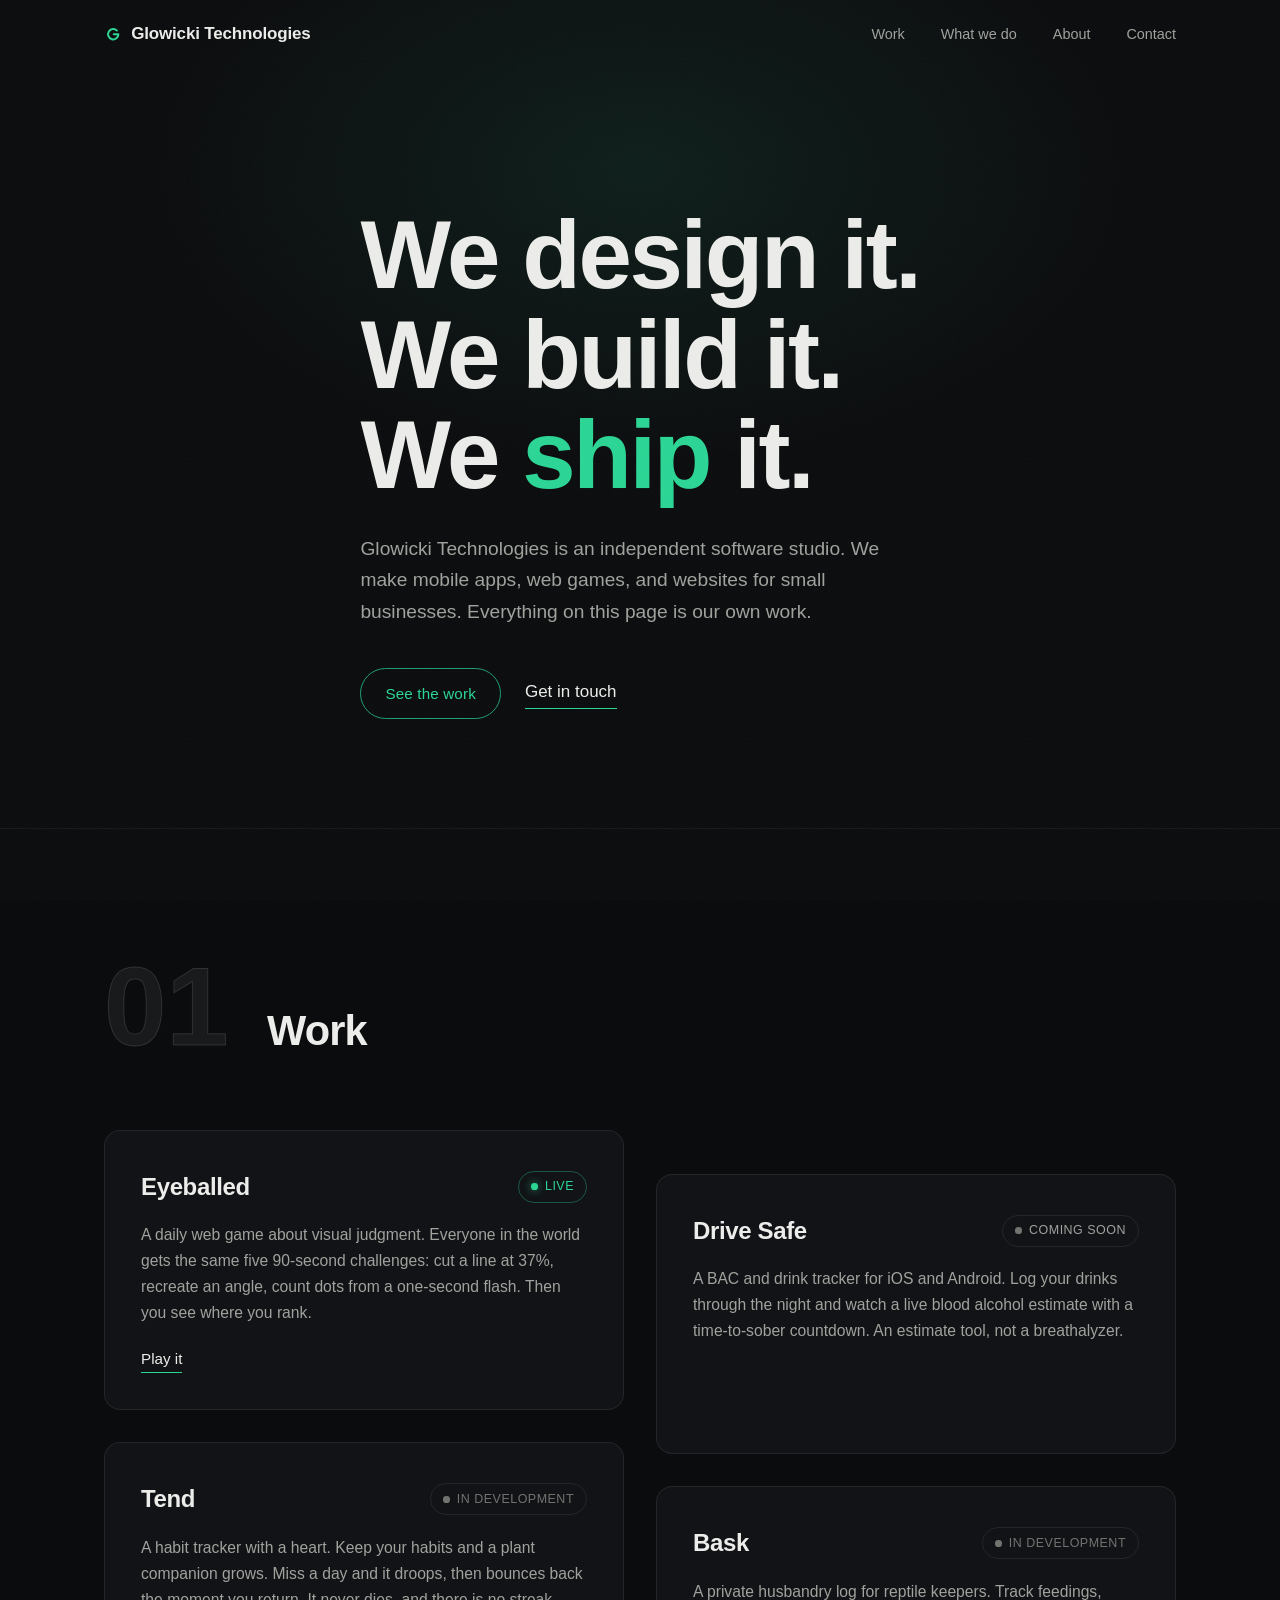
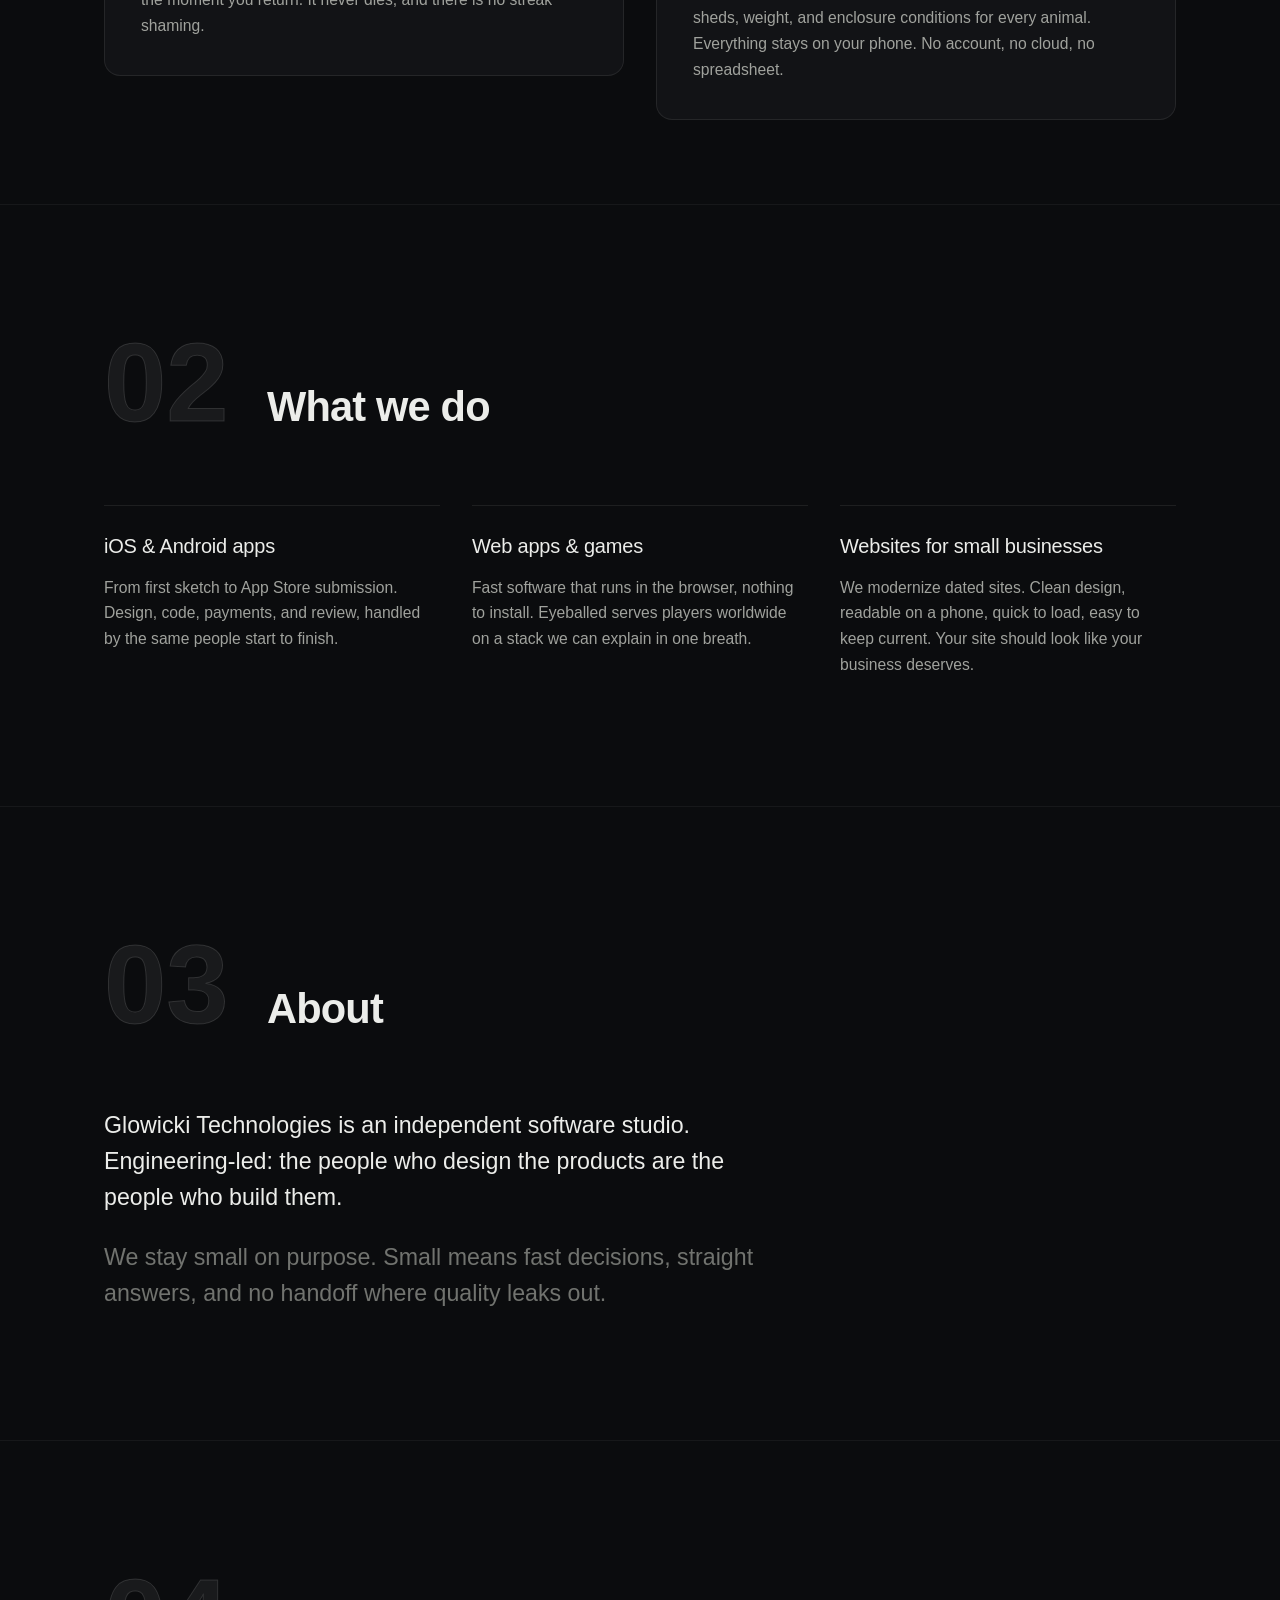
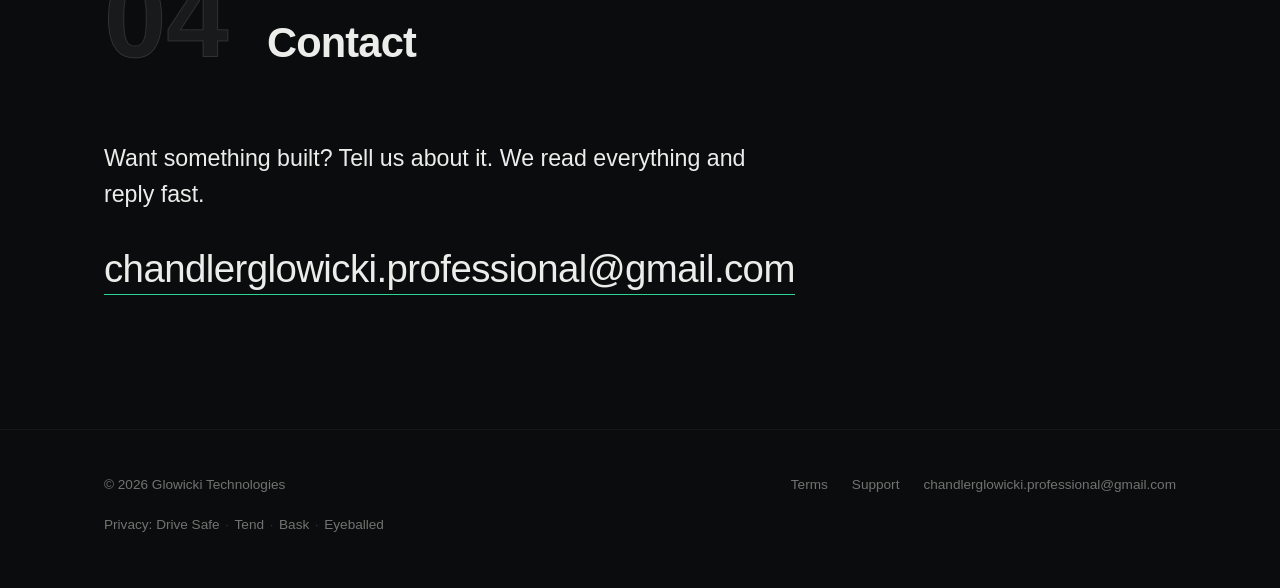
==== index.html @ d2d43ff3 "Build Glowicki Technologies business site (#1) Dark-themed static site: product showcase (Eyeballed," ====
<!DOCTYPE html>
<html lang="en">
<head>
  <meta charset="UTF-8">
  <meta name="viewport" content="width=device-width, initial-scale=1.0">
  <title>Glowicki Technologies | Independent Software Studio</title>
  <meta name="description" content="Glowicki Technologies is an independent software studio. We design, build, and ship mobile apps, web games, and websites for small businesses.">
  <meta name="theme-color" content="#0B0C0E">
  <meta property="og:title" content="Glowicki Technologies">
  <meta property="og:description" content="An independent software studio. We design, build, and ship mobile apps, web games, and websites for small businesses.">
  <meta property="og:type" content="website">
  <meta property="og:site_name" content="Glowicki Technologies">
  <link rel="icon" href="data:image/svg+xml,%3Csvg xmlns='http://www.w3.org/2000/svg' viewBox='0 0 64 64'%3E%3Crect width='64' height='64' rx='14' fill='%230B0C0E'/%3E%3Cpath d='M50 32a18 18 0 1 1-5.3-12.7M50 32H34' fill='none' stroke='%232BD695' stroke-width='7' stroke-linecap='round'/%3E%3C/svg%3E">
  <link rel="preconnect" href="https://api.fontshare.com" crossorigin>
  <link rel="stylesheet" href="https://api.fontshare.com/v2/css?f[]=clash-display@500,600&f[]=switzer@400,500&display=swap">
  <link rel="stylesheet" href="assets/style.css">
</head>
<body>

  <header class="nav">
    <div class="wrap nav-inner">
      <a class="wordmark" href="#top" aria-label="Glowicki Technologies home">
        <svg class="mark" viewBox="0 0 64 64" aria-hidden="true"><path d="M50 32a18 18 0 1 1-5.3-12.7M50 32H34" fill="none" stroke="#2BD695" stroke-width="7" stroke-linecap="round"/></svg>
        <span class="word">Glowicki Technologies</span>
      </a>
      <nav aria-label="Main">
        <ul class="nav-links">
          <li><a href="#work">Work</a></li>
          <li><a href="#services">What we do</a></li>
          <li class="hide-narrow"><a href="#about">About</a></li>
          <li><a href="#contact">Contact</a></li>
        </ul>
      </nav>
    </div>
  </header>

  <main id="top">

    <section class="hero">
      <div class="wrap">
        <h1>
          <span class="hero-line">We design it.</span>
          <span class="hero-line">We build it.</span>
          <span class="hero-line">We <span class="accent">ship</span> it.</span>
        </h1>
        <p class="hero-sub">Glowicki Technologies is an independent software studio. We make mobile apps, web games, and websites for small businesses. Everything on this page is our own work.</p>
        <div class="hero-cta">
          <a class="btn" href="#work">See the work</a>
          <a class="link-underline" href="#contact">Get in touch</a>
        </div>
      </div>
    </section>

    <section class="section" id="work">
      <div class="wrap">
        <div class="section-head reveal">
          <span class="section-num" aria-hidden="true">01</span>
          <h2 class="section-title">Work</h2>
        </div>
        <div class="work-grid">
          <article class="card reveal">
            <div class="spotlight" aria-hidden="true"></div>
            <div class="card-top">
              <h3>Eyeballed</h3>
              <span class="status live">Live</span>
            </div>
            <p>A daily web game about visual judgment. Everyone in the world gets the same five 90-second challenges: cut a line at 37%, recreate an angle, count dots from a one-second flash. Then you see where you rank.</p>
            <a class="card-link link-underline" href="https://eyeballed.fly.dev" target="_blank" rel="noopener">Play it</a>
          </article>
          <article class="card reveal">
            <div class="spotlight" aria-hidden="true"></div>
            <div class="card-top">
              <h3>Drive Safe</h3>
              <span class="status soon">Coming soon</span>
            </div>
            <p>A BAC and drink tracker for iOS and Android. Log your drinks through the night and watch a live blood alcohol estimate with a time-to-sober countdown. An estimate tool, not a breathalyzer.</p>
          </article>
          <article class="card reveal">
            <div class="spotlight" aria-hidden="true"></div>
            <div class="card-top">
              <h3>Tend</h3>
              <span class="status">In development</span>
            </div>
            <p>A habit tracker with a heart. Keep your habits and a plant companion grows. Miss a day and it droops, then bounces back the moment you return. It never dies, and there is no streak shaming.</p>
          </article>
          <article class="card reveal">
            <div class="spotlight" aria-hidden="true"></div>
            <div class="card-top">
              <h3>Bask</h3>
              <span class="status">In development</span>
            </div>
            <p>A private husbandry log for reptile keepers. Track feedings, sheds, weight, and enclosure conditions for every animal. Everything stays on your phone. No account, no cloud, no spreadsheet.</p>
          </article>
        </div>
      </div>
    </section>

    <section class="section" id="services">
      <div class="wrap">
        <div class="section-head reveal">
          <span class="section-num" aria-hidden="true">02</span>
          <h2 class="section-title">What we do</h2>
        </div>
        <div class="services">
          <div class="service reveal">
            <h3>iOS &amp; Android apps</h3>
            <p>From first sketch to App Store submission. Design, code, payments, and review, handled by the same people start to finish.</p>
          </div>
          <div class="service reveal">
            <h3>Web apps &amp; games</h3>
            <p>Fast software that runs in the browser, nothing to install. Eyeballed serves players worldwide on a stack we can explain in one breath.</p>
          </div>
          <div class="service reveal">
            <h3>Websites for small businesses</h3>
            <p>We modernize dated sites. Clean design, readable on a phone, quick to load, easy to keep current. Your site should look like your business deserves.</p>
          </div>
        </div>
      </div>
    </section>

    <section class="section" id="about">
      <div class="wrap">
        <div class="section-head reveal">
          <span class="section-num" aria-hidden="true">03</span>
          <h2 class="section-title">About</h2>
        </div>
        <p class="about-copy reveal">Glowicki Technologies is an independent software studio. Engineering-led: the people who design the products are the people who build them.</p>
        <p class="about-copy reveal"><span class="dim">We stay small on purpose. Small means fast decisions, straight answers, and no handoff where quality leaks out.</span></p>
      </div>
    </section>

    <section class="section" id="contact">
      <div class="wrap">
        <div class="section-head reveal">
          <span class="section-num" aria-hidden="true">04</span>
          <h2 class="section-title">Contact</h2>
        </div>
        <p class="about-copy reveal" style="margin-bottom: 1.5rem;">Want something built? Tell us about it. We read everything and reply fast.</p>
        <p class="reveal"><a class="contact-email link-underline" href="mailto:chandlerglowicki.professional@gmail.com">chandlerglowicki.professional@gmail.com</a></p>
      </div>
    </section>

  </main>

  <footer class="footer">
    <div class="wrap">
      <div class="footer-row">
        <p>&copy; 2026 Glowicki Technologies</p>
        <ul class="footer-links">
          <li><a href="terms.html">Terms</a></li>
          <li><a href="support.html">Support</a></li>
          <li><a href="mailto:chandlerglowicki.professional@gmail.com">chandlerglowicki.professional@gmail.com</a></li>
        </ul>
      </div>
      <p class="privacy-list">Privacy:
        <a href="privacy/drive-safe.html">Drive Safe</a><span class="sep">&middot;</span><a href="privacy/tend.html">Tend</a><span class="sep">&middot;</span><a href="privacy/bask.html">Bask</a><span class="sep">&middot;</span><a href="privacy/eyeballed.html">Eyeballed</a>
      </p>
    </div>
  </footer>

  <script src="assets/site.js"></script>
</body>
</html>
---- assets/style.css ----
/* Glowicki Technologies shared styles */

:root {
  --bg: #0B0C0E;
  --surface: #121316;
  --surface-2: #17181C;
  --text: #ECEDEA;
  --text-2: #A0A29D;
  --text-3: #71736F;
  --accent: #2BD695;
  --accent-deep: #1D9E75;
  --line: rgba(255, 255, 255, 0.08);
  --line-soft: rgba(255, 255, 255, 0.05);
  --font-display: "Clash Display", "Avenir Next", "Helvetica Neue", sans-serif;
  --font-body: "Switzer", -apple-system, "Segoe UI", sans-serif;
}

* {
  margin: 0;
  padding: 0;
  box-sizing: border-box;
}

html {
  scroll-behavior: smooth;
  scroll-padding-top: 5.5rem;
}

body {
  background: var(--bg);
  color: var(--text);
  font-family: var(--font-body);
  font-weight: 400;
  font-size: 1.0625rem;
  line-height: 1.65;
  -webkit-font-smoothing: antialiased;
  overflow-x: hidden;
}

/* Film-grain overlay */
body::after {
  content: "";
  position: fixed;
  inset: 0;
  z-index: 999;
  pointer-events: none;
  opacity: 0.035;
  background-image: url("data:image/svg+xml,%3Csvg xmlns='http://www.w3.org/2000/svg' width='140' height='140'%3E%3Cfilter id='n'%3E%3CfeTurbulence type='fractalNoise' baseFrequency='0.85' numOctaves='2' stitchTiles='stitch'/%3E%3C/filter%3E%3Crect width='140' height='140' filter='url(%23n)'/%3E%3C/svg%3E");
}

::selection {
  background: var(--accent-deep);
  color: #fff;
}

img,
svg {
  display: block;
  max-width: 100%;
}

a {
  color: var(--text);
  text-decoration: none;
}

.wrap {
  max-width: 72rem;
  margin: 0 auto;
  padding: 0 clamp(1.25rem, 4vw, 2.5rem);
}

/* ---------- Nav ---------- */

.nav {
  position: fixed;
  top: 0;
  left: 0;
  right: 0;
  z-index: 100;
  transition: background-color 0.3s ease, border-color 0.3s ease;
  border-bottom: 1px solid transparent;
}

.nav.scrolled {
  background: rgba(11, 12, 14, 0.72);
  -webkit-backdrop-filter: blur(18px);
  backdrop-filter: blur(18px);
  border-bottom-color: var(--line-soft);
}

.nav-inner {
  display: flex;
  align-items: center;
  justify-content: space-between;
  height: 4.25rem;
}

.wordmark {
  font-family: var(--font-display);
  font-weight: 600;
  font-size: 1.0625rem;
  letter-spacing: -0.01em;
  display: flex;
  align-items: center;
  gap: 0.55rem;
}

.wordmark .mark {
  width: 1.15rem;
  height: 1.15rem;
  flex: none;
}

.nav-links {
  display: flex;
  gap: clamp(1.1rem, 3vw, 2.25rem);
  list-style: none;
}

.nav-links a {
  font-size: 0.9rem;
  font-weight: 500;
  color: var(--text-2);
  transition: color 0.2s ease;
}

.nav-links a:hover,
.nav-links a:focus-visible {
  color: var(--accent);
}

/* ---------- Hero ---------- */

.hero {
  position: relative;
  min-height: 92vh;
  display: flex;
  align-items: center;
  padding-top: 6rem;
}

.hero::before {
  content: "";
  position: absolute;
  top: -20%;
  left: 50%;
  transform: translateX(-50%);
  width: min(70rem, 120vw);
  height: 42rem;
  background: radial-gradient(ellipse at center, rgba(43, 214, 149, 0.09) 0%, transparent 62%);
  pointer-events: none;
}

.hero h1 {
  font-family: var(--font-display);
  font-weight: 600;
  font-size: clamp(2.9rem, 8.5vw, 6rem);
  line-height: 1.04;
  letter-spacing: -0.025em;
}

.hero-line {
  display: block;
}

.js .hero-line,
.js .hero-sub,
.js .hero-cta {
  opacity: 0;
  animation: fade-up 0.85s cubic-bezier(0.2, 0.65, 0.25, 1) forwards;
}

.js .hero-line:nth-child(1) { animation-delay: 0.1s; }
.js .hero-line:nth-child(2) { animation-delay: 0.24s; }
.js .hero-line:nth-child(3) { animation-delay: 0.38s; }
.js .hero-sub { animation-delay: 0.6s; }
.js .hero-cta { animation-delay: 0.75s; }

@keyframes fade-up {
  from {
    opacity: 0;
    transform: translateY(1.4rem);
  }
  to {
    opacity: 1;
    transform: translateY(0);
  }
}

.hero-sub {
  max-width: 34rem;
  margin-top: 1.75rem;
  color: var(--text-2);
  font-size: clamp(1.05rem, 1.6vw, 1.2rem);
}

.hero-cta {
  margin-top: 2.5rem;
  display: flex;
  gap: 1.5rem;
  align-items: center;
  flex-wrap: wrap;
}

.accent {
  color: var(--accent);
}

/* ---------- Links & buttons ---------- */

.link-underline {
  color: var(--text);
  border-bottom: 1px solid var(--accent);
  padding-bottom: 0.1em;
  transition: color 0.2s ease;
}

.link-underline:hover,
.link-underline:focus-visible {
  color: var(--accent);
}

.btn {
  display: inline-block;
  font-family: var(--font-display);
  font-weight: 500;
  font-size: 0.95rem;
  letter-spacing: 0.01em;
  padding: 0.75rem 1.5rem;
  border: 1px solid var(--accent-deep);
  border-radius: 999px;
  color: var(--accent);
  transition: background-color 0.2s ease, color 0.2s ease, border-color 0.2s ease;
}

.btn:hover,
.btn:focus-visible {
  background: var(--accent);
  border-color: var(--accent);
  color: #08110D;
}

/* ---------- Sections ---------- */

.section {
  position: relative;
  padding: clamp(4.5rem, 10vw, 8rem) 0;
  border-top: 1px solid var(--line-soft);
}

.section-head {
  display: flex;
  align-items: baseline;
  gap: clamp(1rem, 3vw, 2.5rem);
  margin-bottom: clamp(2.5rem, 6vw, 4.5rem);
}

.section-num {
  font-family: var(--font-display);
  font-weight: 600;
  font-size: clamp(3.5rem, 9vw, 7rem);
  line-height: 0.9;
  color: rgba(255, 255, 255, 0.06);
  -webkit-text-stroke: 1px rgba(255, 255, 255, 0.13);
  user-select: none;
}

.section-title {
  font-family: var(--font-display);
  font-weight: 600;
  font-size: clamp(1.75rem, 4vw, 2.6rem);
  letter-spacing: -0.02em;
  line-height: 1.1;
}

.section-intro {
  color: var(--text-2);
  max-width: 38rem;
  margin-top: -1.75rem;
  margin-bottom: 3rem;
}

/* ---------- Scroll reveals ---------- */

.js .reveal {
  opacity: 0;
  transform: translateY(1.5rem);
  transition: opacity 0.7s cubic-bezier(0.2, 0.65, 0.25, 1),
    transform 0.7s cubic-bezier(0.2, 0.65, 0.25, 1);
}

.js .reveal.in {
  opacity: 1;
  transform: translateY(0);
}

.js .reveal:nth-child(2) { transition-delay: 0.08s; }
.js .reveal:nth-child(3) { transition-delay: 0.16s; }
.js .reveal:nth-child(4) { transition-delay: 0.24s; }

/* ---------- Work / product cards ---------- */

.work-grid {
  display: grid;
  grid-template-columns: 1fr 1fr;
  gap: clamp(1.25rem, 3vw, 2rem);
}

/* Offset second column so the grid doesn't read as a template */
.work-grid .card:nth-child(even) {
  transform: translateY(2.75rem);
}

.card {
  position: relative;
  background: var(--surface);
  border: 1px solid var(--line);
  border-radius: 1rem;
  padding: clamp(1.5rem, 3vw, 2.25rem);
  overflow: hidden;
  transition: border-color 0.3s ease, transform 0.3s ease, box-shadow 0.3s ease;
}

.card:hover {
  border-color: rgba(43, 214, 149, 0.35);
  box-shadow: 0 1rem 3rem rgba(0, 0, 0, 0.4);
}

.work-grid .card:hover {
  transform: translateY(-0.35rem);
}

.work-grid .card:nth-child(even):hover {
  transform: translateY(2.4rem);
}

/* Cursor spotlight, driven by --mx / --my set in site.js */
.card .spotlight {
  content: "";
  position: absolute;
  inset: 0;
  pointer-events: none;
  opacity: 0;
  transition: opacity 0.35s ease;
  background: radial-gradient(
    18rem circle at var(--mx, 50%) var(--my, 50%),
    rgba(43, 214, 149, 0.08),
    transparent 65%
  );
}

.card:hover .spotlight {
  opacity: 1;
}

.card-top {
  display: flex;
  align-items: center;
  justify-content: space-between;
  gap: 1rem;
  margin-bottom: 1rem;
}

.card h3 {
  font-family: var(--font-display);
  font-weight: 600;
  font-size: 1.5rem;
  letter-spacing: -0.015em;
}

.card p {
  color: var(--text-2);
  font-size: 0.98rem;
}

.card .card-link {
  display: inline-block;
  margin-top: 1.25rem;
  font-weight: 500;
  font-size: 0.95rem;
}

.status {
  flex: none;
  display: inline-flex;
  align-items: center;
  gap: 0.45rem;
  font-size: 0.78rem;
  font-weight: 500;
  letter-spacing: 0.04em;
  text-transform: uppercase;
  color: var(--text-3);
  border: 1px solid var(--line);
  border-radius: 999px;
  padding: 0.3rem 0.75rem;
  white-space: nowrap;
}

.status::before {
  content: "";
  width: 0.42rem;
  height: 0.42rem;
  border-radius: 50%;
  background: var(--text-3);
}

.status.live {
  color: var(--accent);
  border-color: rgba(43, 214, 149, 0.35);
}

.status.live::before {
  background: var(--accent);
  box-shadow: 0 0 0.5rem rgba(43, 214, 149, 0.7);
}

.status.soon {
  color: var(--text-2);
}

/* ---------- What we do ---------- */

.services {
  display: grid;
  grid-template-columns: repeat(3, 1fr);
  gap: clamp(1.25rem, 3vw, 2rem);
}

.service {
  border-top: 1px solid var(--line);
  padding-top: 1.5rem;
}

.service h3 {
  font-family: var(--font-display);
  font-weight: 500;
  font-size: 1.25rem;
  letter-spacing: -0.01em;
  margin-bottom: 0.7rem;
}

.service p {
  color: var(--text-2);
  font-size: 0.98rem;
}

/* ---------- About / Contact ---------- */

.about-copy {
  max-width: 42rem;
  font-size: clamp(1.15rem, 2vw, 1.45rem);
  line-height: 1.55;
  font-weight: 400;
}

.about-copy + .about-copy {
  margin-top: 1.5rem;
}

.about-copy .dim {
  color: var(--text-3);
}

.contact-email {
  font-family: var(--font-display);
  font-weight: 500;
  font-size: clamp(1.3rem, 3.5vw, 2.4rem);
  letter-spacing: -0.015em;
  word-break: break-word;
}

/* ---------- Footer ---------- */

.footer {
  border-top: 1px solid var(--line-soft);
  padding: 2.75rem 0 3.25rem;
  font-size: 0.85rem;
  color: var(--text-3);
}

.footer-row {
  display: flex;
  justify-content: space-between;
  gap: 1.5rem;
  flex-wrap: wrap;
}

.footer a {
  color: var(--text-3);
  transition: color 0.2s ease;
}

.footer a:hover,
.footer a:focus-visible {
  color: var(--accent);
}

.footer-links {
  display: flex;
  gap: 1.5rem;
  flex-wrap: wrap;
  list-style: none;
}

.footer .privacy-list {
  margin-top: 1.1rem;
}

.footer .sep {
  color: rgba(255, 255, 255, 0.15);
  margin: 0 0.35rem;
}

/* ---------- Content pages (privacy, terms, support) ---------- */

.page-main {
  padding: 8.5rem 0 5rem;
}

.prose {
  max-width: 68ch;
}

.prose h1 {
  font-family: var(--font-display);
  font-weight: 600;
  font-size: clamp(2rem, 5vw, 3rem);
  letter-spacing: -0.02em;
  line-height: 1.1;
  margin-bottom: 0.75rem;
}

.prose .meta-line {
  color: var(--text-3);
  font-size: 0.9rem;
  margin-bottom: 3rem;
}

.prose h2 {
  font-family: var(--font-display);
  font-weight: 500;
  font-size: 1.35rem;
  letter-spacing: -0.01em;
  margin-top: 2.75rem;
  margin-bottom: 0.85rem;
  padding-top: 1.75rem;
  border-top: 1px solid var(--line-soft);
}

.prose p,
.prose li {
  color: var(--text-2);
  line-height: 1.75;
}

.prose p + p {
  margin-top: 1rem;
}

.prose ul {
  margin: 1rem 0 1rem 1.25rem;
}

.prose li + li {
  margin-top: 0.4rem;
}

.prose strong {
  color: var(--text);
  font-weight: 500;
}

.prose a {
  color: var(--text);
  border-bottom: 1px solid var(--accent);
  transition: color 0.2s ease;
}

.prose a:hover,
.prose a:focus-visible {
  color: var(--accent);
}

.prose .lede {
  color: var(--text);
  font-size: 1.15rem;
}

/* ---------- Responsive ---------- */

@media (max-width: 760px) {
  .work-grid,
  .services {
    grid-template-columns: 1fr;
  }

  .work-grid .card:nth-child(even),
  .work-grid .card:nth-child(even):hover {
    transform: none;
  }

  .work-grid .card:hover {
    transform: none;
  }

  .hero {
    min-height: 82vh;
  }

  .nav-links {
    gap: 1rem;
  }

  .nav-links a {
    font-size: 0.84rem;
  }
}

@media (max-width: 430px) {
  .nav-links li.hide-narrow {
    display: none;
  }

  .wordmark span.word {
    display: none;
  }
}

/* ---------- Reduced motion ---------- */

@media (prefers-reduced-motion: reduce) {
  html {
    scroll-behavior: auto;
  }

  *,
  *::before,
  *::after {
    animation-duration: 0.01ms !important;
    animation-delay: 0ms !important;
    transition-duration: 0.01ms !important;
    transition-delay: 0ms !important;
  }

  .js .hero-line,
  .js .hero-sub,
  .js .hero-cta,
  .js .reveal {
    opacity: 1;
    transform: none;
    animation: none;
  }
}
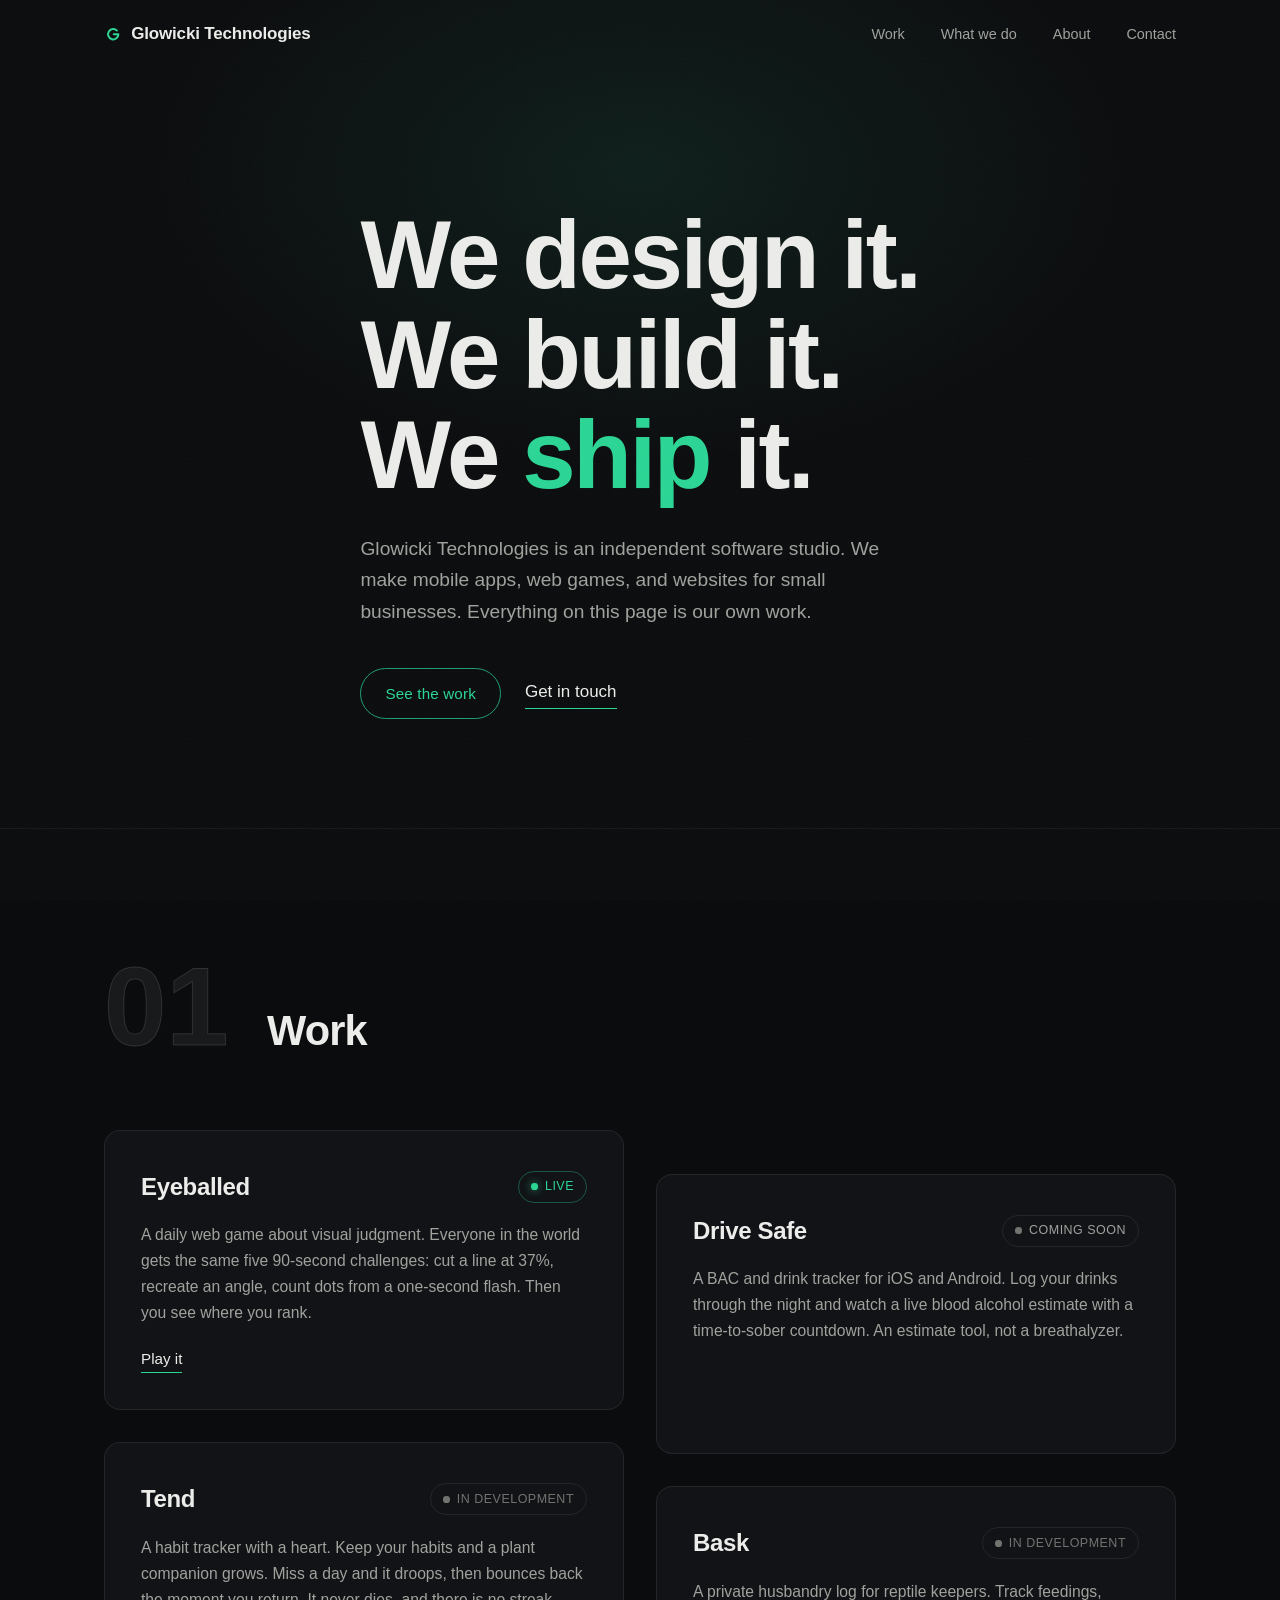
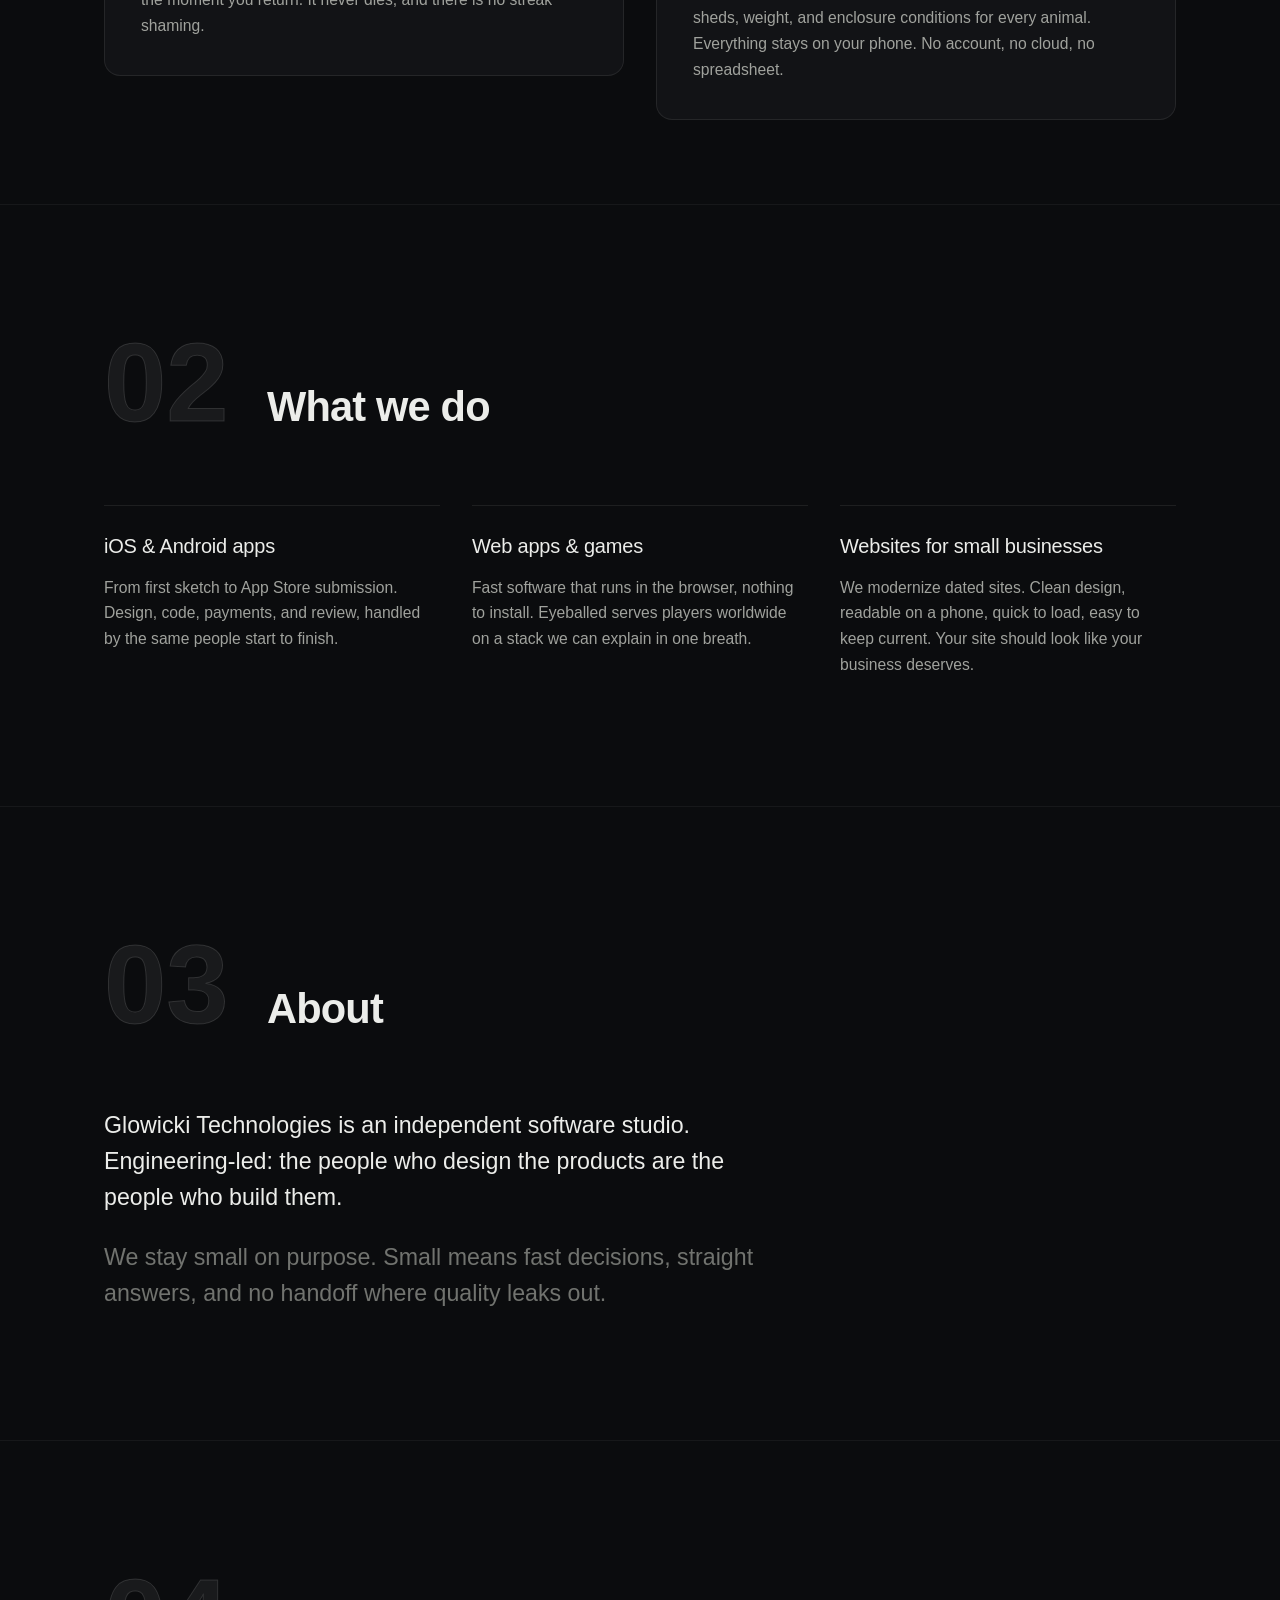
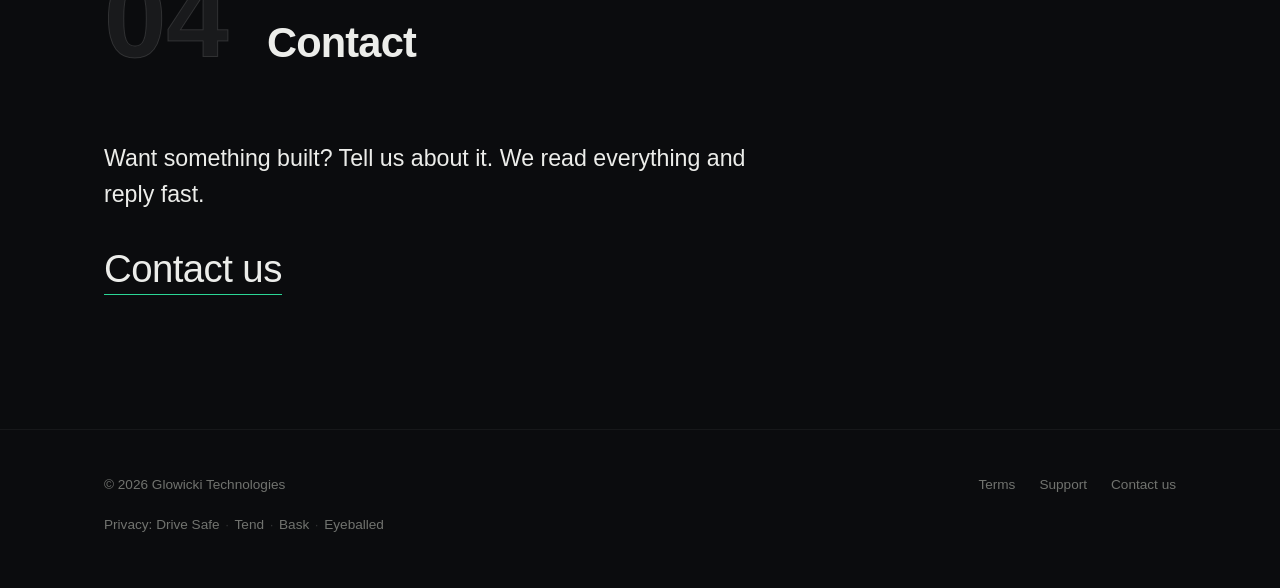
==== commit 370422ad: "Hide email address behind Contact us link text (#1) The address contains Chandler's full name; keep " ====
--- a/index.html
+++ b/index.html
@@ -136,7 +136,7 @@
           <h2 class="section-title">Contact</h2>
         </div>
         <p class="about-copy reveal" style="margin-bottom: 1.5rem;">Want something built? Tell us about it. We read everything and reply fast.</p>
-        <p class="reveal"><a class="contact-email link-underline" href="mailto:chandlerglowicki.professional@gmail.com">chandlerglowicki.professional@gmail.com</a></p>
+        <p class="reveal"><a class="contact-email link-underline" href="mailto:chandlerglowicki.professional@gmail.com">Contact us</a></p>
       </div>
     </section>
 
@@ -149,7 +149,7 @@
         <ul class="footer-links">
           <li><a href="terms.html">Terms</a></li>
           <li><a href="support.html">Support</a></li>
-          <li><a href="mailto:chandlerglowicki.professional@gmail.com">chandlerglowicki.professional@gmail.com</a></li>
+          <li><a href="mailto:chandlerglowicki.professional@gmail.com">Contact us</a></li>
         </ul>
       </div>
       <p class="privacy-list">Privacy:
